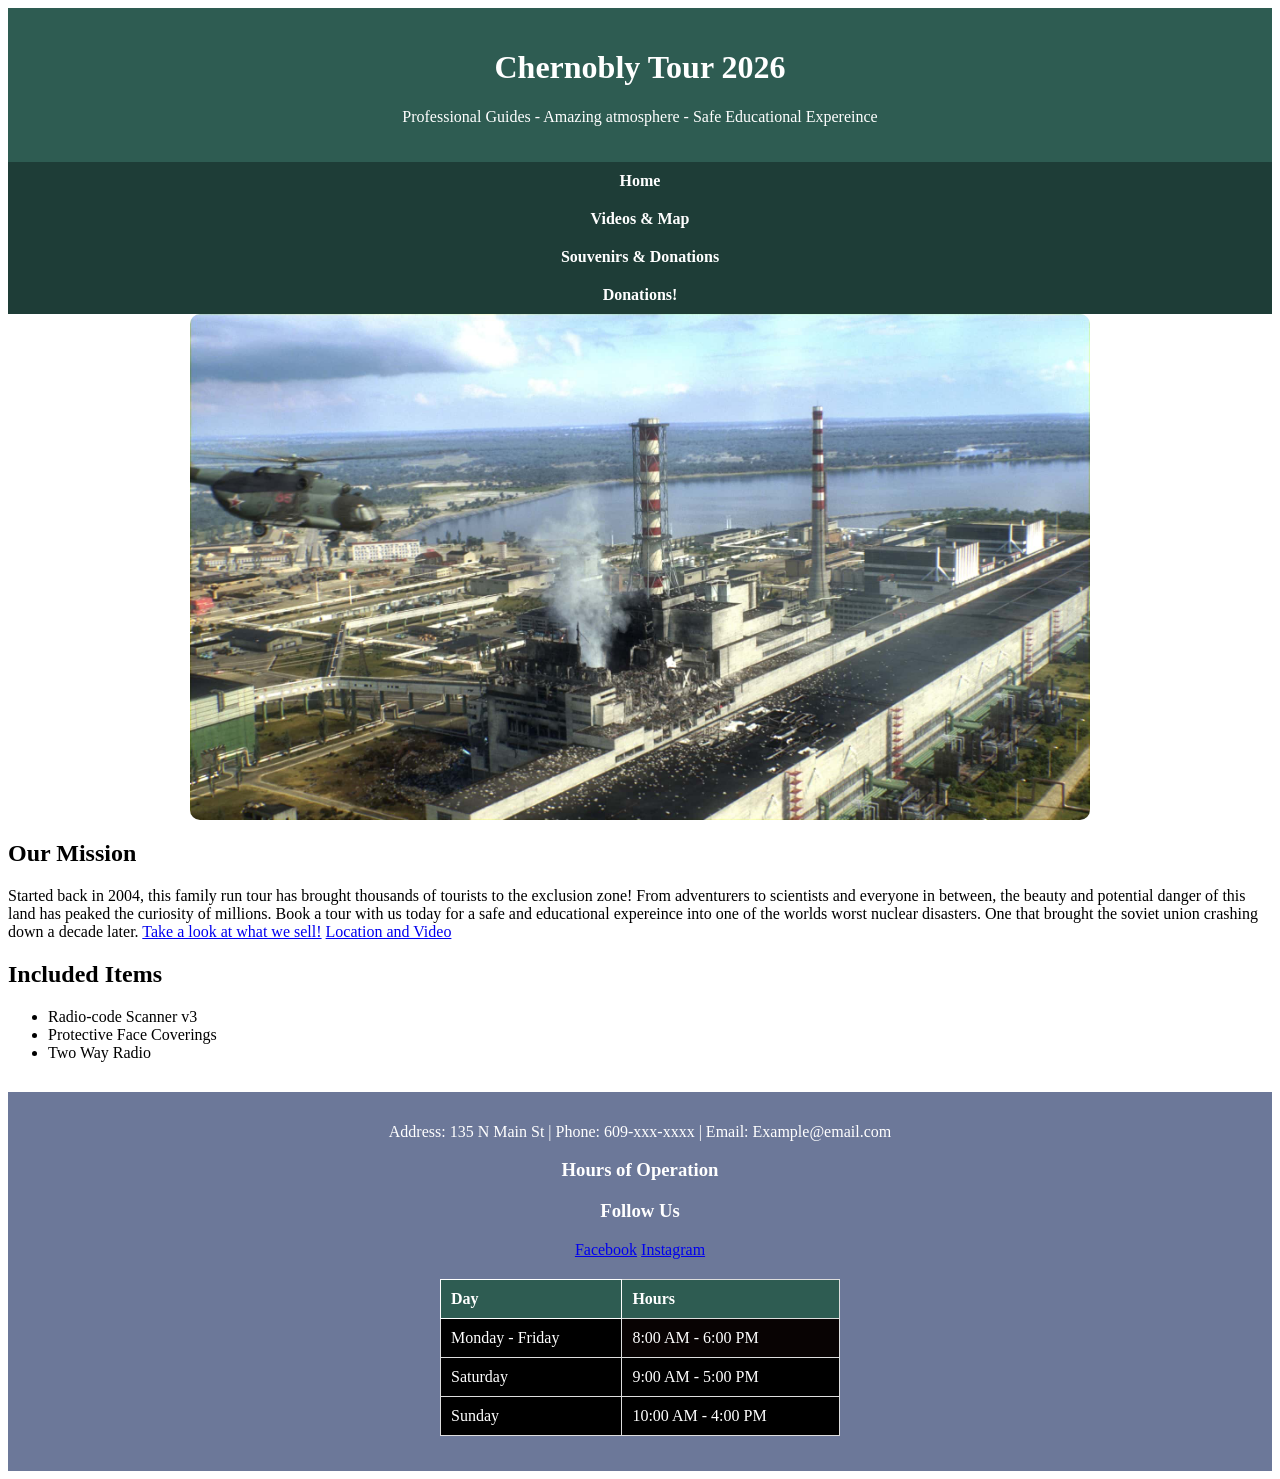
==== index.html @ fb53e7e3 "Add files via upload" ====
<!DOCTYPE html>
<html lang = "en">
   <head>
      <title>Chernobly Tour 2026</title>
      <link rel="stylesheet" href="Home.css">
   </head>
   <body>
      <header>                    <!-- Sematic tag that can be referenced in css file -->
         <h1>Chernobly Tour 2026</h1>
         <p>Professional Guides - Amazing atmosphere - Safe Educational Expereince</p>
      </header>
<nav>
    <a href="index.html">Home</a>
</nav>
<nav> 
   <a href="video&map.html">Videos & Map</a>
</nav>
<nav> 
   <a href="Items.html">Souvenirs & Donations</a>
</nav>
<nav> 
    <a href="donation.html">Donations!</a>
</nav>

      <main>                      <!-- Sematic tag that can be referenced in css file -->
         <section class="java">   <!-- class="java" for reference in css file -->
            <img src="Slashscreen.jpg" alt="Tech!">
         </section>
      
         <h2>Our Mission</h2>
         
         <p>
           Started back in 2004, this family run tour has brought thousands of tourists to the exclusion zone!
           From adventurers to scientists and everyone in between, the beauty and potential danger of this land has peaked the curiosity of millions.
           Book a tour with us today for a safe and educational expereince into one of the worlds worst nuclear disasters. 
           One that brought the soviet union crashing down a decade later.
            <a href="Items.html"> Take a look at what we sell!</a>
            <a href="video&map.html">Location and Video</a>
         </p>
      </main>
      <section>
        <h2>Included Items</h2>
        <ul>
            <li>Radio-code Scanner v3</li>
            <li>Protective Face Coverings</li>
            <li>Two Way Radio</li>
        </ul>
    </section>
      <footer>
    <p>
        Address: 135 N Main St |
        Phone: 609-xxx-xxxx |
        Email: Example@email.com
        
        <h3>Hours of Operation</h3>

<table style="width: 100%; max-width: 400px; border-collapse: collapse; margin: 20px auto; text-align: left;">
    <thead>
        <tr style="background-color: #2e5c52; color: white;">
            <th style="padding: 10px; border: 1px solid white;">Day</th>
            <th style="padding: 10px; border: 1px solid #ddd;">Hours</th>
        </tr>
    </thead>

    <tbody>
        <tr>
            <td style="padding: 10px; border: 1px solid #ddd; background-color: rgb(0, 0, 0);">Monday - Friday</td>
            <td style="padding: 10px; border: 1px solid #ddd; background-color: rgb(8, 3, 3);">8:00 AM - 6:00 PM</td>
        </tr>

        <tr>
            <td style="padding: 10px; border: 1px solid #ddd; background-color: rgb(0, 0, 0);">Saturday</td>
            <td style="padding: 10px; border: 1px solid #ddd; background-color: rgb(0, 0, 0);">9:00 AM - 5:00 PM</td>
        </tr>

        <tr>
            <td style="padding: 10px; border: 1px solid #ddd; background-color: rgb(0, 0, 0);">Sunday</td>
            <td style="padding: 10px; border: 1px solid #ddd; background-color: rgb(0, 0, 0);">10:00 AM - 4:00 PM</td>
        <h3>Follow Us</h3>

<div class="social-links">
    <a href="https://www.facebook.com/" target="_blank">Facebook</a>
    <a href="https://www.instagram.com/" target="_blank">Instagram</a>
</div>
        </tr>
    </tbody>
</table>
    </p>
</footer>

</body>
</html>
---- Home.css ----
/* Header */

header {
  background-color: #2e5c52;
  color: white;
  text-align: center;
  padding: 20px;
}

/* Image */

.java img {
  width: 100%;
  max-width: 900px;
  display: block;
  margin: auto;
  border-radius: 10px;
}

/* Image */

footer {
  background-color: #6c7899;
  color: white;
  text-align: center;
  padding: 15px;
  margin-top: 30px;
}

/* Navigation */
nav {
  background-color: #1e3d37;
  padding: 10px;
  text-align: center;
}

nav a {
  color: white;
  text-decoration: none;
  font-weight: bold;
}

nav b {
  color: white;
  text-decoration: none;
  font-weight: bold;
}

.lists-container {
  display: flex;
  justify-content: space-between;
  gap: 30px;
  margin: 30px 20px;
}

.lists-container section {
  flex: 1;
  padding: 20px;
}
.lists-container section {
    flex: 1;
    padding: 20px;
    border: 1px solid #ccc;
    border-radius: 10px;
    background-color: #f4f6f8;
}
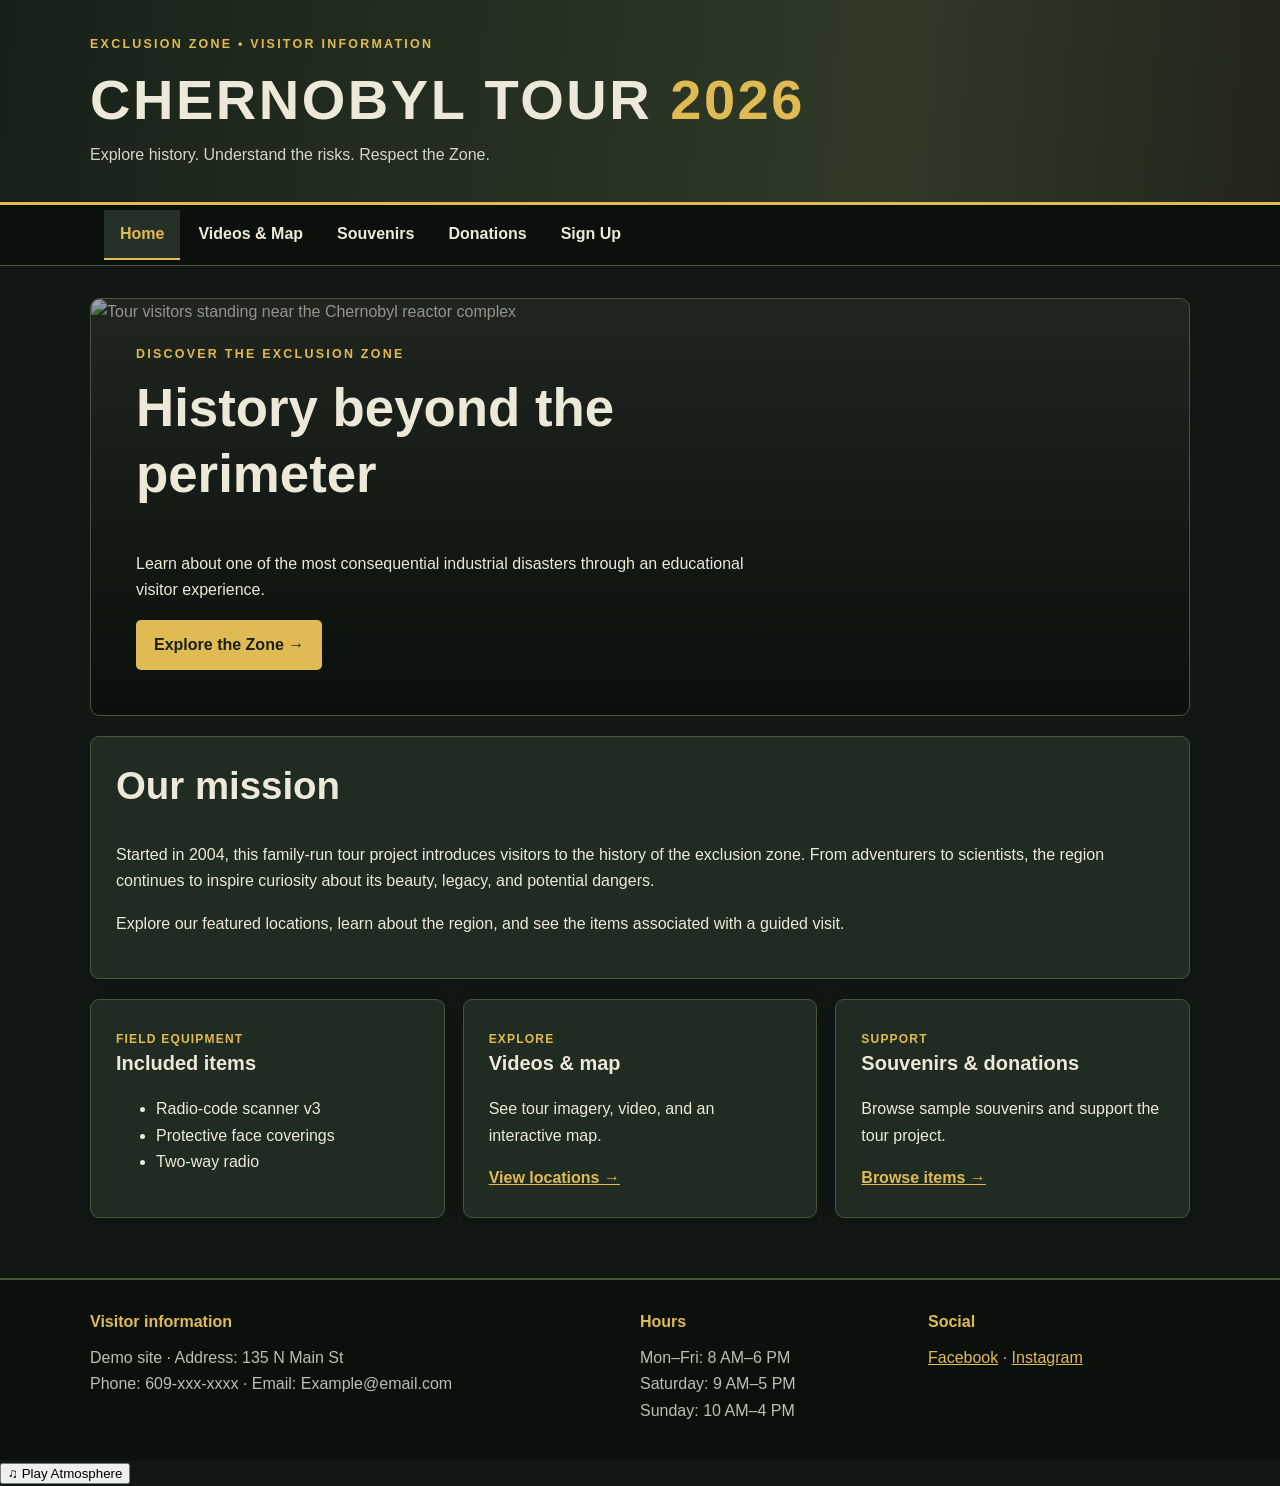
==== commit 52ccc561: "Add files via upload" ====
--- a/index.html
+++ b/index.html
@@ -1,92 +1,83 @@
-<!DOCTYPE html>
-<html lang = "en">
-   <head>
-      <title>Chernobly Tour 2026</title>
-      <link rel="stylesheet" href="Home.css">
-   </head>
-   <body>
-      <header>                    <!-- Sematic tag that can be referenced in css file -->
-         <h1>Chernobly Tour 2026</h1>
-         <p>Professional Guides - Amazing atmosphere - Safe Educational Expereince</p>
-      </header>
-<nav>
-    <a href="index.html">Home</a>
-</nav>
-<nav> 
-   <a href="video&map.html">Videos & Map</a>
-</nav>
-<nav> 
-   <a href="Items.html">Souvenirs & Donations</a>
-</nav>
-<nav> 
-    <a href="donation.html">Donations!</a>
-</nav>
-
-      <main>                      <!-- Sematic tag that can be referenced in css file -->
-         <section class="java">   <!-- class="java" for reference in css file -->
-            <img src="Slashscreen.jpg" alt="Tech!">
-         </section>
-      
-         <h2>Our Mission</h2>
-         
-         <p>
-           Started back in 2004, this family run tour has brought thousands of tourists to the exclusion zone!
-           From adventurers to scientists and everyone in between, the beauty and potential danger of this land has peaked the curiosity of millions.
-           Book a tour with us today for a safe and educational expereince into one of the worlds worst nuclear disasters. 
-           One that brought the soviet union crashing down a decade later.
-            <a href="Items.html"> Take a look at what we sell!</a>
-            <a href="video&map.html">Location and Video</a>
-         </p>
-      </main>
-      <section>
-        <h2>Included Items</h2>
-        <ul>
-            <li>Radio-code Scanner v3</li>
-            <li>Protective Face Coverings</li>
-            <li>Two Way Radio</li>
-        </ul>
-    </section>
-      <footer>
-    <p>
-        Address: 135 N Main St |
-        Phone: 609-xxx-xxxx |
-        Email: Example@email.com
-        
-        <h3>Hours of Operation</h3>
-
-<table style="width: 100%; max-width: 400px; border-collapse: collapse; margin: 20px auto; text-align: left;">
-    <thead>
-        <tr style="background-color: #2e5c52; color: white;">
-            <th style="padding: 10px; border: 1px solid white;">Day</th>
-            <th style="padding: 10px; border: 1px solid #ddd;">Hours</th>
-        </tr>
-    </thead>
-
-    <tbody>
-        <tr>
-            <td style="padding: 10px; border: 1px solid #ddd; background-color: rgb(0, 0, 0);">Monday - Friday</td>
-            <td style="padding: 10px; border: 1px solid #ddd; background-color: rgb(8, 3, 3);">8:00 AM - 6:00 PM</td>
-        </tr>
-
-        <tr>
-            <td style="padding: 10px; border: 1px solid #ddd; background-color: rgb(0, 0, 0);">Saturday</td>
-            <td style="padding: 10px; border: 1px solid #ddd; background-color: rgb(0, 0, 0);">9:00 AM - 5:00 PM</td>
-        </tr>
-
-        <tr>
-            <td style="padding: 10px; border: 1px solid #ddd; background-color: rgb(0, 0, 0);">Sunday</td>
-            <td style="padding: 10px; border: 1px solid #ddd; background-color: rgb(0, 0, 0);">10:00 AM - 4:00 PM</td>
-        <h3>Follow Us</h3>
-
-<div class="social-links">
-    <a href="https://www.facebook.com/" target="_blank">Facebook</a>
-    <a href="https://www.instagram.com/" target="_blank">Instagram</a>
-</div>
-        </tr>
-    </tbody>
-</table>
-    </p>
-</footer>
-
-</body>
+<!DOCTYPE html>
+<html lang="en">
+
+<head>
+  <meta charset="UTF-8">
+  <meta name="viewport" content="width=device-width, initial-scale=1">
+  <meta name="description" content="Chernobyl Tour 2026: educational tour website demo.">
+  <title>Home | Chernobyl Tour 2026</title>
+  <link rel="stylesheet" href="style.css">
+</head>
+<script src="music.js"></script>
+<body>
+  <header class="site-header">
+    <div class="header-inner">
+      <p class="eyebrow">EXCLUSION ZONE • VISITOR INFORMATION</p>
+      <h1>Chernobyl Tour <span>2026</span></h1>
+      <p>Explore history. Understand the risks. Respect the Zone.</p>
+    </div>
+  </header>
+  <nav class="site-nav" aria-label="Main navigation">
+    <div class="nav-inner"><a href="index.html" aria-current="page">Home</a><a href="video&map.html">Videos & Map</a><a
+        href="Items.html">Souvenirs</a><a href="donation.html">Donations</a><a href="Form.html">Sign Up</a></div>
+  </nav>
+  <main class="container">
+    <section class="hero"><img src="assets/reactor-hero.jpg"
+        alt="Tour visitors standing near the Chernobyl reactor complex">
+      <div class="hero-copy">
+        <p class="eyebrow">DISCOVER THE EXCLUSION ZONE</p>
+        <h2>History beyond the perimeter</h2>
+        <p>Learn about one of the most consequential industrial disasters through an educational visitor experience.</p>
+        <a class="btn" href="video&map.html">Explore the Zone →</a>
+      </div>
+    </section>
+    <section class="panel">
+      <h2>Our mission</h2>
+      <p>Started in 2004, this family-run tour project introduces visitors to the history of the exclusion zone. From
+        adventurers to scientists, the region continues to inspire curiosity about its beauty, legacy, and potential
+        dangers.</p>
+      <p>Explore our featured locations, learn about the region, and see the items associated with a guided visit.</p>
+    </section>
+    <section class="cards" aria-label="Site highlights">
+      <article class="panel"><span class="tag">FIELD EQUIPMENT</span>
+        <h3>Included items</h3>
+        <ul>
+          <li>Radio-code scanner v3</li>
+          <li>Protective face coverings</li>
+          <li>Two-way radio</li>
+        </ul>
+      </article>
+      <article class="panel"><span class="tag">EXPLORE</span>
+        <h3>Videos & map</h3>
+        <p>See tour imagery, video, and an interactive map.</p><a class="text-link" href="video&map.html">View locations
+          →</a>
+      </article>
+      <article class="panel"><span class="tag">SUPPORT</span>
+        <h3>Souvenirs & donations</h3>
+        <p>Browse sample souvenirs and support the tour project.</p><a class="text-link" href="Items.html">Browse items
+          →</a>
+      </article>
+    </section>
+  </main>
+  <footer class="site-footer">
+    <div class="footer-grid">
+      <div>
+        <h2>Visitor information</h2>
+        <p>Demo site · Address: 135 N Main St<br>Phone: 609-xxx-xxxx · Email: Example@email.com</p>
+      </div>
+      <div>
+        <h2>Hours</h2>
+        <p>Mon–Fri: 8 AM–6 PM<br>Saturday: 9 AM–5 PM<br>Sunday: 10 AM–4 PM</p>
+      </div>
+      <div>
+        <h2>Social</h2>
+        <p><a href="https://www.facebook.com/" target="_blank" rel="noopener noreferrer">Facebook</a> · <a
+            href="https://www.instagram.com/" target="_blank" rel="noopener noreferrer">Instagram</a></p>
+      </div>
+    </div>
+  </footer>
+  <script src="cursor.js" defer></script>
+
+</body>
+
 </html>
--- a/style.css
+++ b/style.css
@@ -0,0 +1,432 @@
+/* Shared STALKER-inspired visual system */
+:root {
+    --bg: #111713;
+    --panel: #202b22;
+    --border: #45563c;
+    --text: #ece9d8;
+    --muted: #b9c0b2;
+    --accent: #e0bb53;
+    --green: #a9b785
+}
+
+* {
+    box-sizing: border-box
+}
+
+html {
+    scroll-behavior: smooth
+}
+
+body {
+    margin: 0;
+    background: var(--bg);
+    color: var(--text);
+    font: 16px/1.65 Arial, Helvetica, sans-serif
+}
+
+a {
+    color: var(--accent)
+}
+
+a:hover {
+    color: #fff
+}
+
+h1,
+h2,
+h3,
+p {
+    margin-top: 0
+}
+
+h1,
+h2,
+h3 {
+    line-height: 1.25
+}
+
+h2 {
+    font-size: clamp(1.6rem, 3vw, 2.4rem)
+}
+
+h3 {
+    font-size: 1.25rem
+}
+
+img {
+    max-width: 100%;
+    display: block
+}
+
+.container {
+    width: min(1100px, calc(100% - 36px));
+    margin: 32px auto 60px
+}
+
+.site-header {
+    background: linear-gradient(95deg, #172118, #303a27 70%, #22251b);
+    border-bottom: 3px solid var(--accent);
+    padding: 34px 18px
+}
+
+.header-inner {
+    max-width: 1100px;
+    margin: auto
+}
+
+.site-header h1 {
+    font-size: clamp(2rem, 5vw, 3.5rem);
+    letter-spacing: .045em;
+    text-transform: uppercase;
+    margin-bottom: 7px
+}
+
+.site-header h1 span,
+.eyebrow {
+    color: var(--accent)
+}
+
+.site-header p:last-child {
+    color: #d2d6c8;
+    margin: 0
+}
+
+.eyebrow {
+    font-size: .78rem;
+    font-weight: bold;
+    letter-spacing: .18em;
+    text-transform: uppercase;
+    margin-bottom: 10px
+}
+
+.site-nav {
+    background: #0b100c;
+    border-bottom: 1px solid var(--border)
+}
+
+.nav-inner {
+    max-width: 1100px;
+    margin: auto;
+    display: flex;
+    flex-wrap: wrap;
+    gap: 2px;
+    padding: 5px 14px
+}
+
+.site-nav a {
+    color: #eee9d8;
+    padding: 11px 16px;
+    text-decoration: none;
+    font-weight: bold;
+    border-bottom: 2px solid transparent
+}
+
+.site-nav a:hover,
+.site-nav a[aria-current="page"] {
+    color: var(--accent);
+    background: #253126;
+    border-bottom-color: var(--accent)
+}
+
+.hero {
+    position: relative;
+    border: 1px solid var(--border);
+    overflow: hidden;
+    border-radius: 10px;
+    min-height: 380px;
+    display: flex;
+    align-items: end;
+    background: #202520
+}
+
+.hero>img {
+    position: absolute;
+    inset: 0;
+    width: 100%;
+    height: 100%;
+    object-fit: cover;
+    filter: brightness(.65)
+}
+
+.hero-copy {
+    position: relative;
+    width: 100%;
+    padding: clamp(22px, 5vw, 45px);
+    background: linear-gradient(0deg, rgba(8, 14, 9, .95), transparent)
+}
+
+.hero-copy h2 {
+    max-width: 640px;
+    font-size: clamp(2rem, 5vw, 3.3rem)
+}
+
+.hero-copy p:not(.eyebrow) {
+    max-width: 650px
+}
+
+.panel,
+.form-card {
+    background: var(--panel);
+    border: 1px solid var(--border);
+    border-radius: 9px;
+    padding: 25px;
+    box-shadow: 0 5px 16px rgba(0, 0, 0, .15)
+}
+
+.panel {
+    margin: 20px 0
+}
+
+.cards {
+    display: grid;
+    grid-template-columns: repeat(3, minmax(0, 1fr));
+    gap: 18px;
+    margin: 18px 0
+}
+
+.cards .panel {
+    margin: 0
+}
+
+.tag {
+    color: var(--accent);
+    font-size: .75rem;
+    letter-spacing: .1em;
+    font-weight: bold
+}
+
+.btn {
+    display: inline-block;
+    max-width: 100%;
+    padding: 12px 18px;
+    background: var(--accent);
+    border: 0;
+    border-radius: 5px;
+    color: #182013;
+    font-weight: bold;
+    text-decoration: none;
+    font: inherit;
+    font-weight: bold;
+    transition: background .2s, transform .2s
+}
+
+.btn:hover {
+    background: #f6d979;
+    color: #10160d;
+    transform: translateY(-1px)
+}
+
+.text-link {
+    font-weight: bold
+}
+
+.page-intro {
+    margin: 28px 0 24px
+}
+
+.page-intro p:last-child {
+    color: var(--muted)
+}
+
+.photo-panel {
+    background: var(--panel);
+    margin: 24px 0;
+    padding: 10px;
+    border: 1px solid var(--border);
+    border-radius: 9px
+}
+
+.photo-panel img {
+    width: 100%;
+    height: auto;
+    border-radius: 5px
+}
+
+.photo-panel figcaption {
+    padding: 8px 4px;
+    color: var(--muted);
+    font-size: .85rem
+}
+
+.embed-wrap {
+    position: relative;
+    width: 100%;
+    aspect-ratio: 16/9;
+    background: #000
+}
+
+.embed-wrap iframe {
+    position: absolute;
+    width: 100%;
+    height: 100%;
+    inset: 0;
+    border: 0
+}
+
+.map-wrap {
+    aspect-ratio: 16/10
+}
+
+.places {
+    display: flex;
+    gap: 14px 30px;
+    flex-wrap: wrap;
+    padding-left: 20px
+}
+
+.price-list {
+    padding: 0;
+    list-style: none
+}
+
+.price-list li {
+    border-bottom: 1px solid var(--border);
+    display: flex;
+    gap: 16px;
+    justify-content: space-between;
+    padding: 9px 0
+}
+
+.price-list strong {
+    color: var(--accent);
+    text-align: right
+}
+
+.form-card {
+    max-width: 560px;
+    margin: 0 auto
+}
+
+.field {
+    margin: 18px 0
+}
+
+.field label {
+    display: block;
+    margin-bottom: 6px;
+    font-weight: bold
+}
+
+.field input,
+.field select,
+.field textarea {
+    display: block;
+    width: 100%;
+    font: inherit;
+    color: var(--text);
+    background: #111912;
+    border: 1px solid #7b896f;
+    border-radius: 5px;
+    padding: 10px 12px
+}
+
+.field input:focus,
+.field select:focus,
+.field textarea:focus {
+    outline: 2px solid var(--accent);
+    outline-offset: 2px
+}
+
+.muted {
+    font-size: .88rem;
+    color: var(--muted)
+}
+
+.form-status {
+    min-height: 1.4em;
+    color: var(--accent)
+}
+
+.site-footer {
+    border-top: 2px solid var(--border);
+    background: #0b100c;
+    padding: 32px 18px 20px;
+    color: var(--muted)
+}
+
+.footer-grid {
+    max-width: 1100px;
+    margin: auto;
+    display: grid;
+    grid-template-columns: 2fr 1fr 1fr;
+    gap: 26px
+}
+
+.footer-grid h2 {
+    font-size: 1rem;
+    color: var(--accent)
+}
+
+.footer-note {
+    max-width: 1100px;
+    margin: 18px auto 0;
+    border-top: 1px solid var(--border);
+    padding-top: 14px;
+    font-size: .8rem
+}
+
+/* Native cursor everywhere, accessible native text selection in form fields */
+html,
+body,
+body * {
+    cursor: url("assets/cursors/normal.cur") 0 0, auto
+}
+
+/* Animated hover overlay: native cursor hidden only over clickable controls while JS is active */
+body.cursor-ready a:hover,
+body.cursor-ready button:hover {
+    cursor: none
+}
+
+#stalkerCursor {
+    position: fixed;
+    top: 0;
+    left: 0;
+    width: 32px;
+    height: 32px;
+    display: none;
+    pointer-events: none;
+    z-index: 99999;
+    transform: translate3d(0, 0, 0)
+}
+
+@media(max-width:740px) {
+
+    .cards,
+    .footer-grid {
+        grid-template-columns: 1fr
+    }
+
+    .site-nav a {
+        padding: 9px 11px
+    }
+
+    .container {
+        width: min(100% - 24px, 1100px)
+    }
+
+    .panel,
+    .form-card {
+        padding: 18px
+    }
+
+    .hero {
+        min-height: 330px
+    }
+}
+
+@media(hover:none), (pointer:coarse) {
+    #stalkerCursor {
+        display: none !important
+    }
+}
+
+@media(prefers-reduced-motion:reduce) {
+    .btn {
+        transition: none
+    }
+
+    html {
+        scroll-behavior: auto
+    }
+}
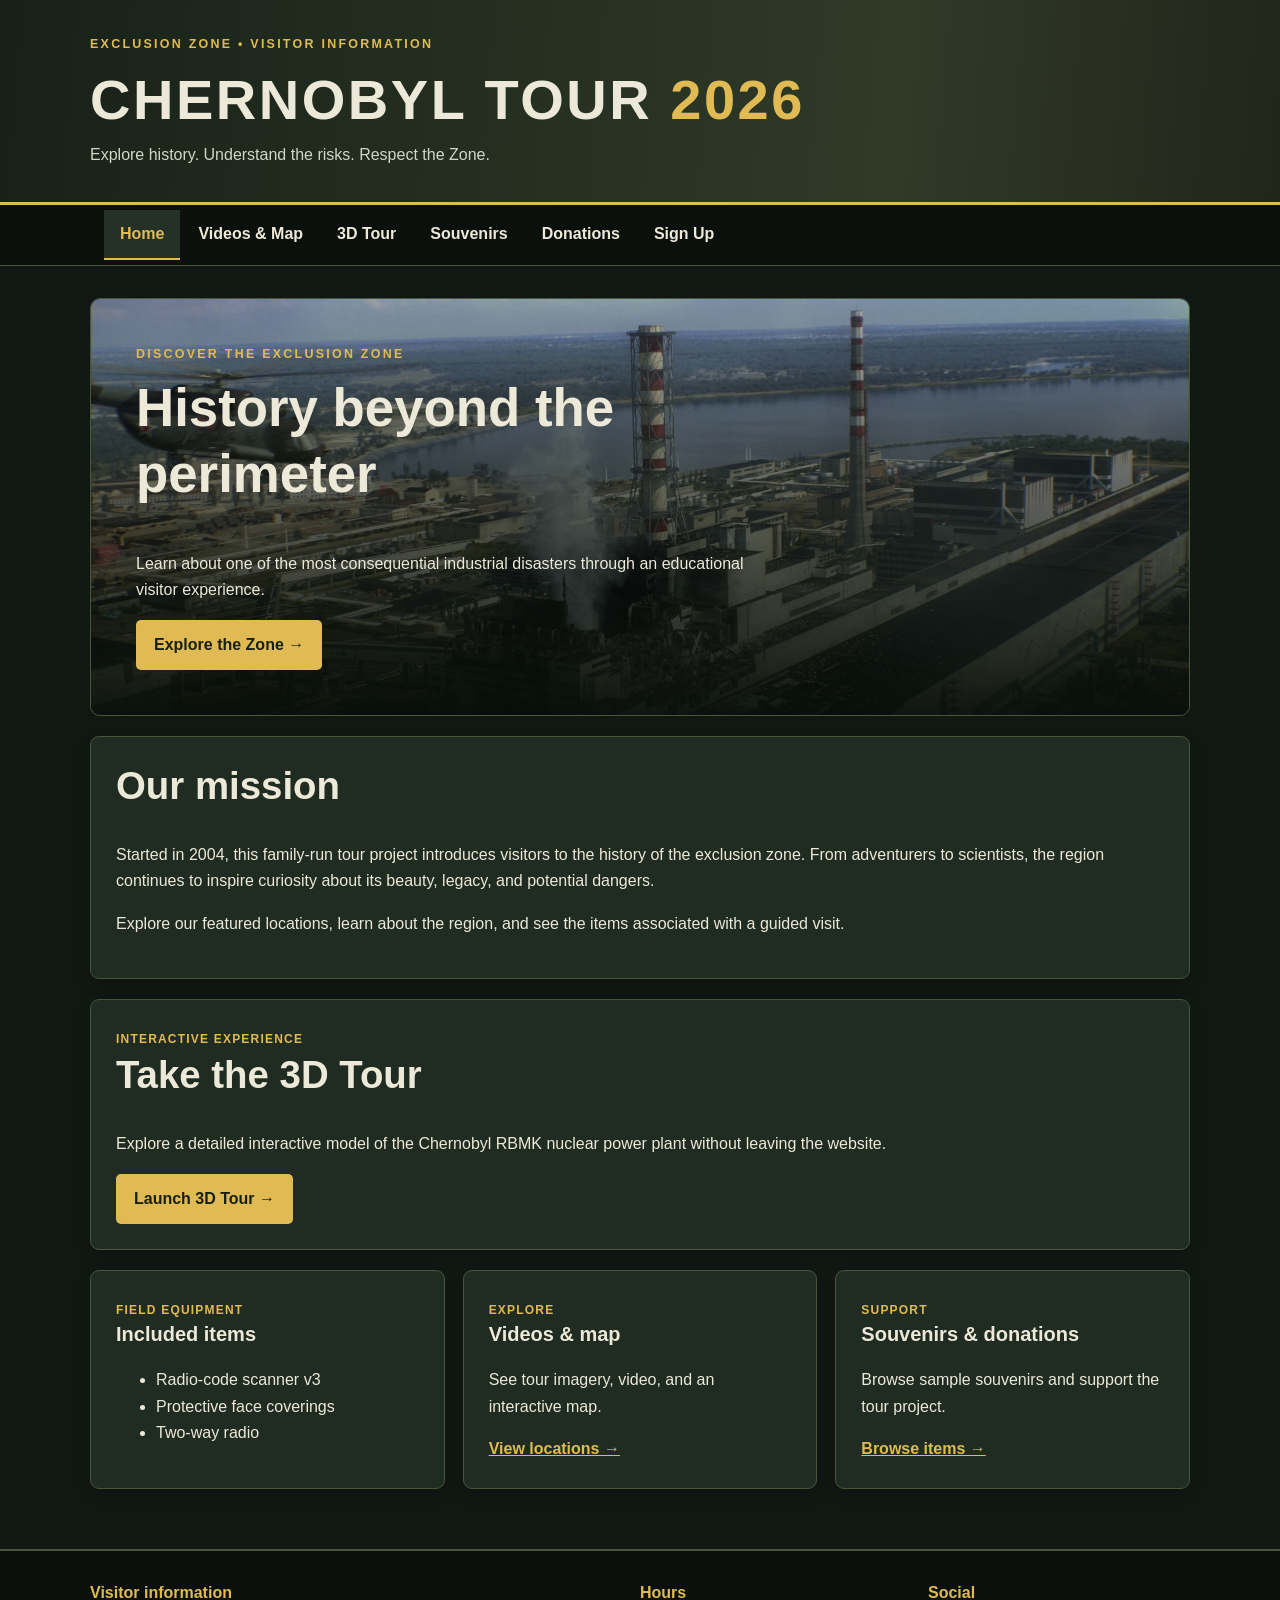
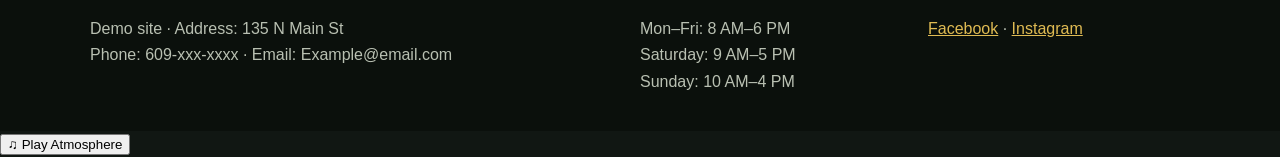
==== commit 9fc01d2b: "Update index.html" ====
--- a/index.html
+++ b/index.html
@@ -18,7 +18,7 @@
     </div>
   </header>
   <nav class="site-nav" aria-label="Main navigation">
-    <div class="nav-inner"><a href="index.html" aria-current="page">Home</a><a href="video&map.html">Videos & Map</a><a
+    <div class="nav-inner"><a href="index.html" aria-current="page">Home</a><a href="video&map.html">Videos & Map</a> <a href="3d-tour.html">3D Tour</a><a
         href="Items.html">Souvenirs</a><a href="donation.html">Donations</a><a href="Form.html">Sign Up</a></div>
   </nav>
   <main class="container">
@@ -37,6 +37,12 @@
         adventurers to scientists, the region continues to inspire curiosity about its beauty, legacy, and potential
         dangers.</p>
       <p>Explore our featured locations, learn about the region, and see the items associated with a guided visit.</p>
+    </section>
+    <section class="panel tour-promo">
+      <span class="tag">INTERACTIVE EXPERIENCE</span>
+      <h2>Take the 3D Tour</h2>
+      <p>Explore a detailed interactive model of the Chernobyl RBMK nuclear power plant without leaving the website.</p>
+      <a class="btn" href="3d-tour.html">Launch 3D Tour →</a>
     </section>
     <section class="cards" aria-label="Site highlights">
       <article class="panel"><span class="tag">FIELD EQUIPMENT</span>
@@ -80,4 +86,4 @@
 
 </body>
 
-</html>+</html>
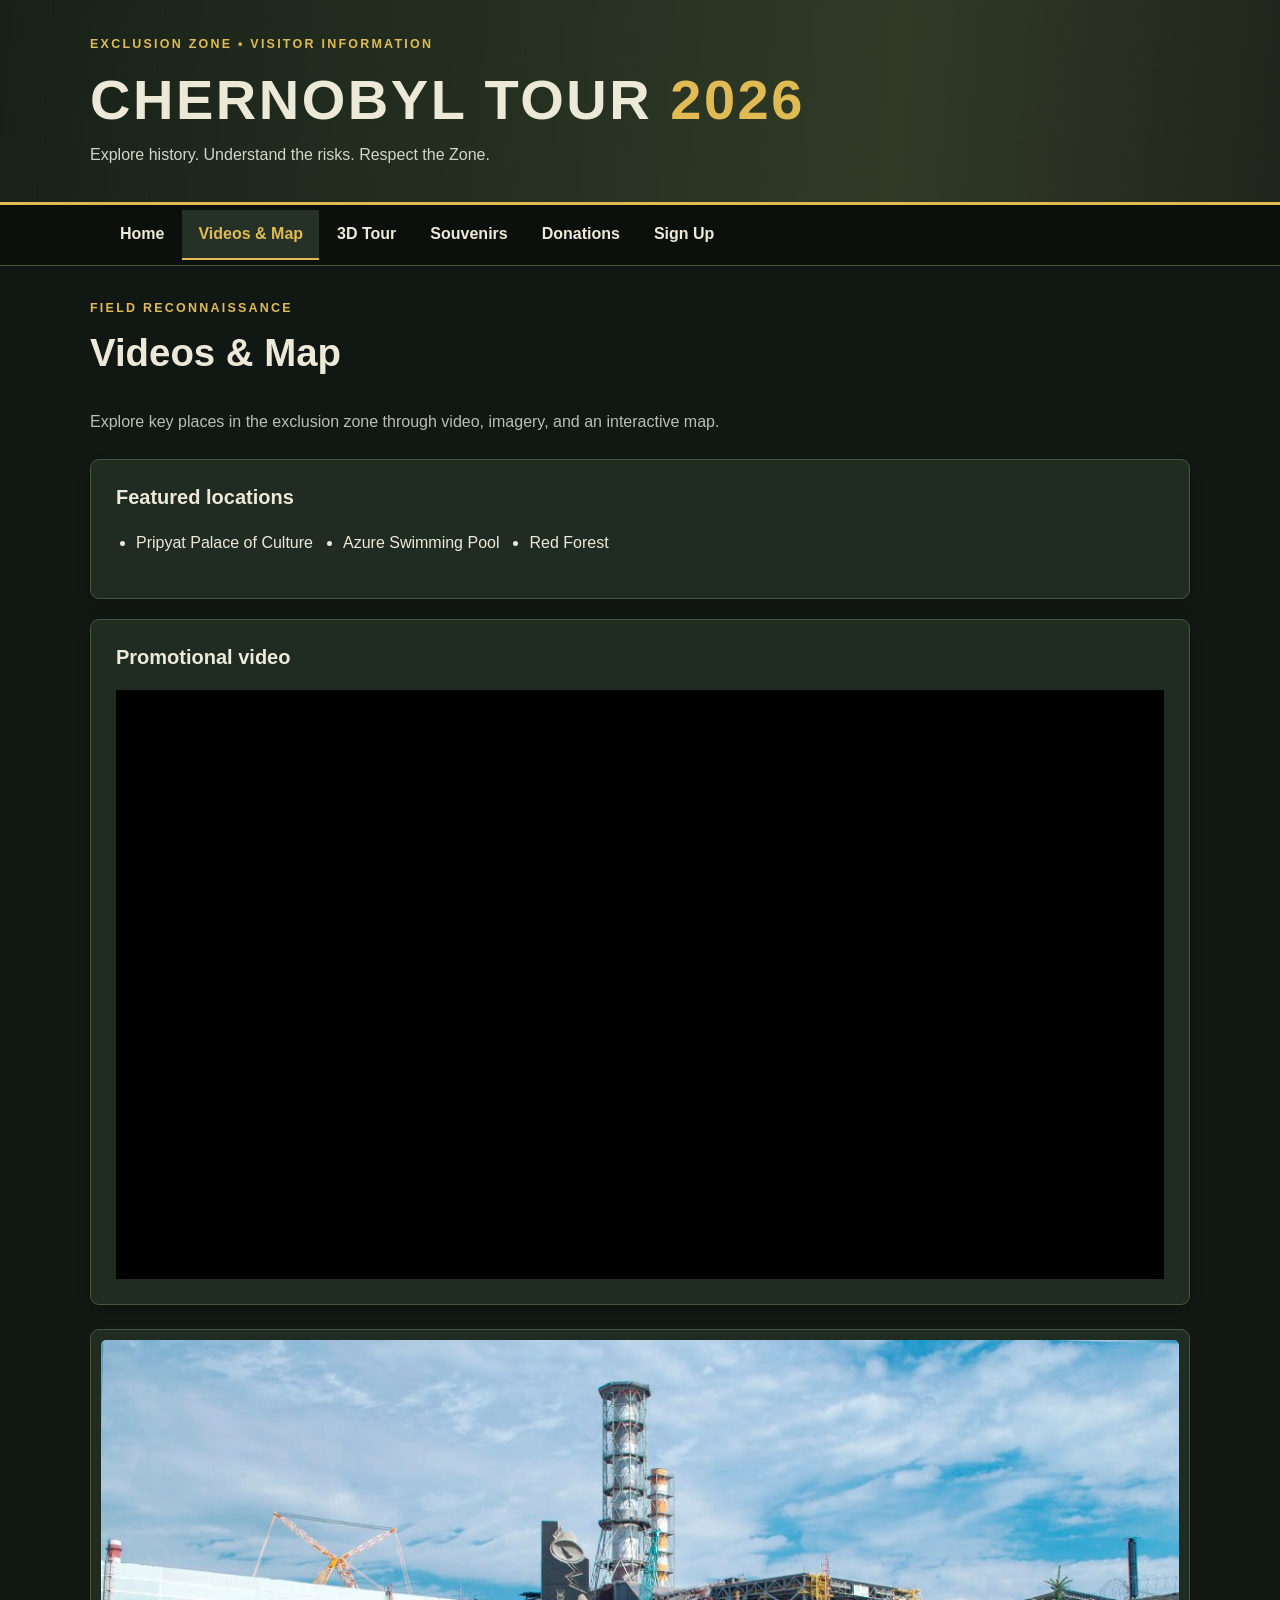
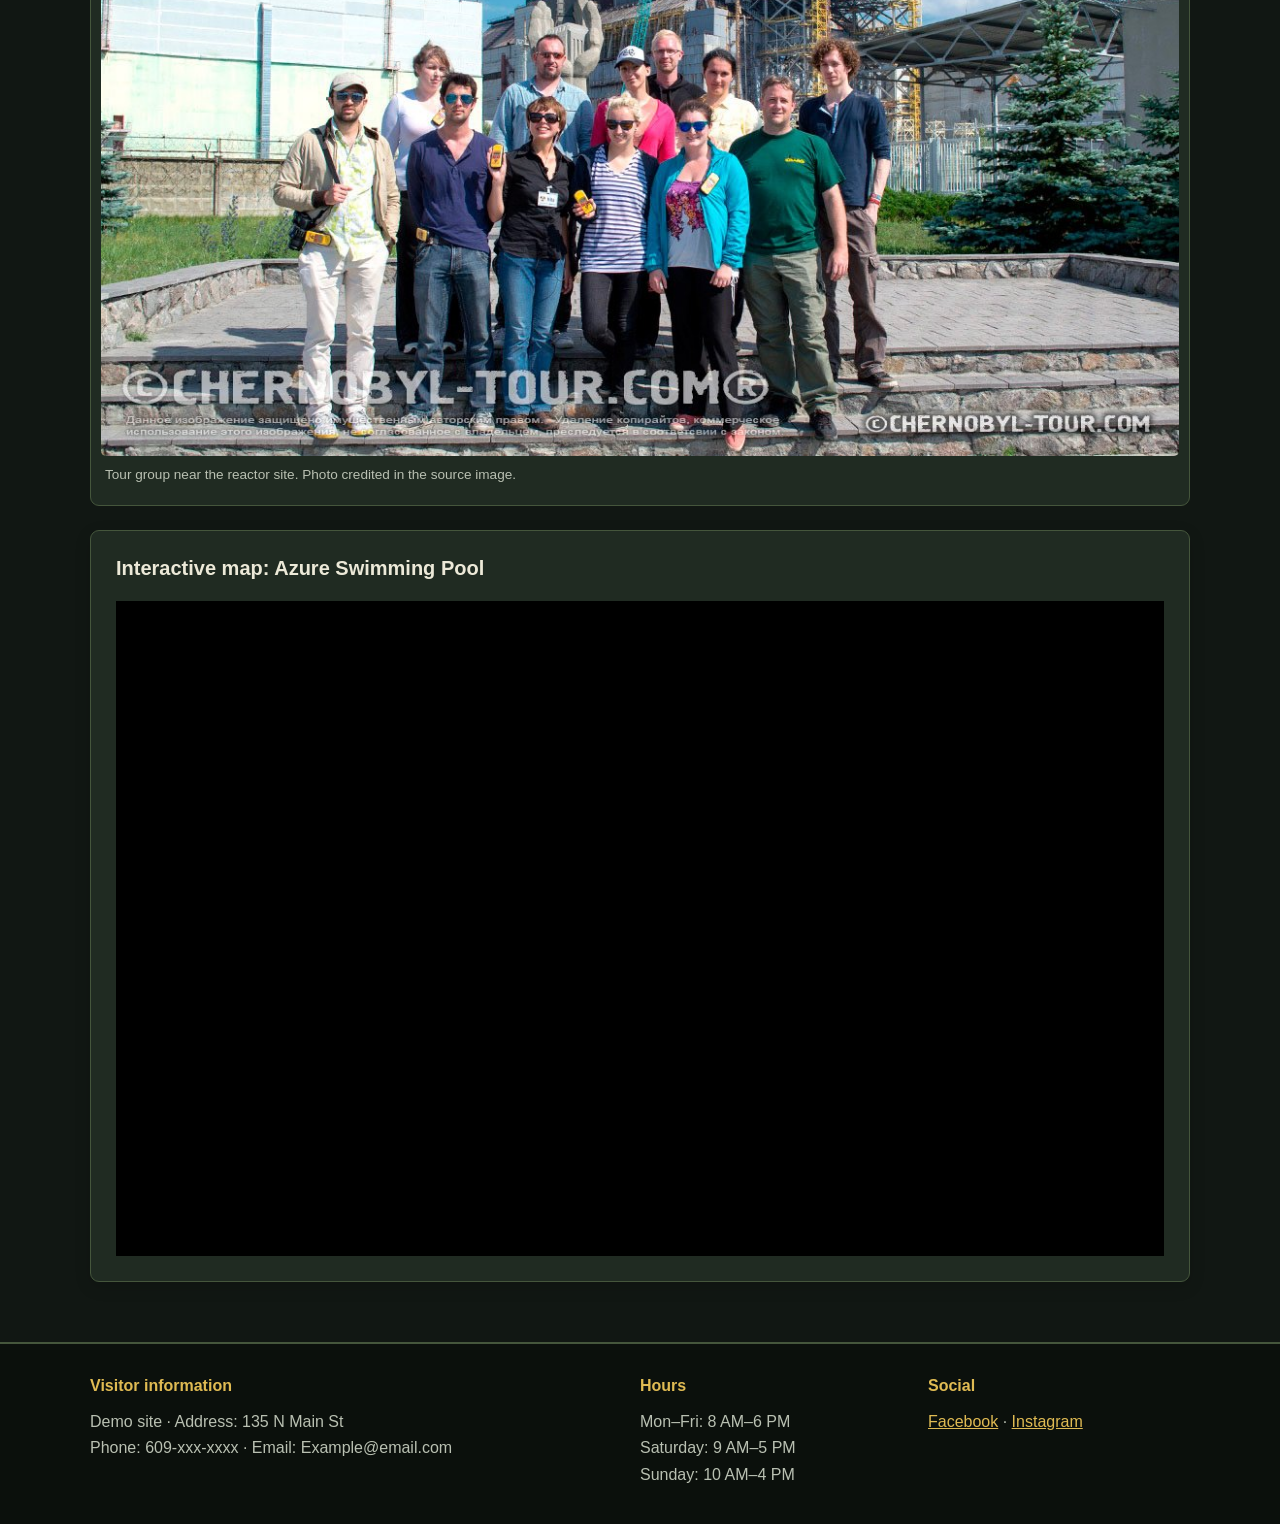
==== commit 8b3f16a0: "Update index.html" ====
--- a/index.html
+++ b/index.html
@@ -5,10 +5,10 @@
   <meta charset="UTF-8">
   <meta name="viewport" content="width=device-width, initial-scale=1">
   <meta name="description" content="Chernobyl Tour 2026: educational tour website demo.">
-  <title>Home | Chernobyl Tour 2026</title>
+  <title>Videos & Map | Chernobyl Tour 2026</title>
   <link rel="stylesheet" href="style.css">
 </head>
-<script src="music.js"></script>
+
 <body>
   <header class="site-header">
     <div class="header-inner">
@@ -18,51 +18,40 @@
     </div>
   </header>
   <nav class="site-nav" aria-label="Main navigation">
-    <div class="nav-inner"><a href="index.html" aria-current="page">Home</a><a href="video&map.html">Videos & Map</a> <a href="3d-tour.html">3D Tour</a><a
+    <div class="nav-inner"><a href="index.html">Home</a><a href="video&map.html" aria-current="page">Videos & Map</a><a href="3d-tour.html">3D Tour</a><a
         href="Items.html">Souvenirs</a><a href="donation.html">Donations</a><a href="Form.html">Sign Up</a></div>
   </nav>
   <main class="container">
-    <section class="hero"><img src="assets/reactor-hero.jpg"
-        alt="Tour visitors standing near the Chernobyl reactor complex">
-      <div class="hero-copy">
-        <p class="eyebrow">DISCOVER THE EXCLUSION ZONE</p>
-        <h2>History beyond the perimeter</h2>
-        <p>Learn about one of the most consequential industrial disasters through an educational visitor experience.</p>
-        <a class="btn" href="video&map.html">Explore the Zone →</a>
-      </div>
+    <section class="page-intro">
+      <p class="eyebrow">FIELD RECONNAISSANCE</p>
+      <h2>Videos & Map</h2>
+      <p>Explore key places in the exclusion zone through video, imagery, and an interactive map.</p>
     </section>
     <section class="panel">
-      <h2>Our mission</h2>
-      <p>Started in 2004, this family-run tour project introduces visitors to the history of the exclusion zone. From
-        adventurers to scientists, the region continues to inspire curiosity about its beauty, legacy, and potential
-        dangers.</p>
-      <p>Explore our featured locations, learn about the region, and see the items associated with a guided visit.</p>
+      <h3>Featured locations</h3>
+      <ul class="places">
+        <li>Pripyat Palace of Culture</li>
+        <li>Azure Swimming Pool</li>
+        <li>Red Forest</li>
+      </ul>
     </section>
-    <section class="panel tour-promo">
-      <span class="tag">INTERACTIVE EXPERIENCE</span>
-      <h2>Take the 3D Tour</h2>
-      <p>Explore a detailed interactive model of the Chernobyl RBMK nuclear power plant without leaving the website.</p>
-      <a class="btn" href="3d-tour.html">Launch 3D Tour →</a>
+    <section class="panel">
+      <h3>Promotional video</h3>
+      <div class="embed-wrap"><iframe width="560" height="315"
+          src="https://www.youtube.com/embed/VW8sOuM1fuU?si=uVNvdLHLCIPpzALd" title="YouTube video player"
+          frameborder="0"
+          allow="accelerometer; autoplay; clipboard-write; encrypted-media; gyroscope; picture-in-picture; web-share"
+          referrerpolicy="strict-origin-when-cross-origin" allowfullscreen></iframe></div>
     </section>
-    <section class="cards" aria-label="Site highlights">
-      <article class="panel"><span class="tag">FIELD EQUIPMENT</span>
-        <h3>Included items</h3>
-        <ul>
-          <li>Radio-code scanner v3</li>
-          <li>Protective face coverings</li>
-          <li>Two-way radio</li>
-        </ul>
-      </article>
-      <article class="panel"><span class="tag">EXPLORE</span>
-        <h3>Videos & map</h3>
-        <p>See tour imagery, video, and an interactive map.</p><a class="text-link" href="video&map.html">View locations
-          →</a>
-      </article>
-      <article class="panel"><span class="tag">SUPPORT</span>
-        <h3>Souvenirs & donations</h3>
-        <p>Browse sample souvenirs and support the tour project.</p><a class="text-link" href="Items.html">Browse items
-          →</a>
-      </article>
+    <figure class="photo-panel"><img src="assets/tour-group.jpg" alt="A tour group visiting the Chernobyl reactor site">
+      <figcaption>Tour group near the reactor site. Photo credited in the source image.</figcaption>
+    </figure>
+    <section class="panel">
+      <h3>Interactive map: Azure Swimming Pool</h3>
+      <div class="embed-wrap map-wrap"><iframe
+          src="https://www.google.com/maps/embed?pb=!1m18!1m12!1m3!1d9957.261285680026!2d30.04567143873894!3d51.397260650492186!2m3!1f0!2f0!3f0!3m2!1i1024!2i768!4f13.1!3m3!1m2!1s0x472a7c60ece2b85f%3A0xac1e8c23acff8130!2sAzure%20Swimming%20Pool!5e0!3m2!1sen!2sus!4v1789603666645!5m2!1sen!2sus"
+          title="Map of the Azure Swimming Pool area" loading="lazy" referrerpolicy="strict-origin-when-cross-origin"
+          allowfullscreen></iframe></div>
     </section>
   </main>
   <footer class="site-footer">
@@ -81,6 +70,7 @@
             href="https://www.instagram.com/" target="_blank" rel="noopener noreferrer">Instagram</a></p>
       </div>
     </div>
+
   </footer>
   <script src="cursor.js" defer></script>
 
